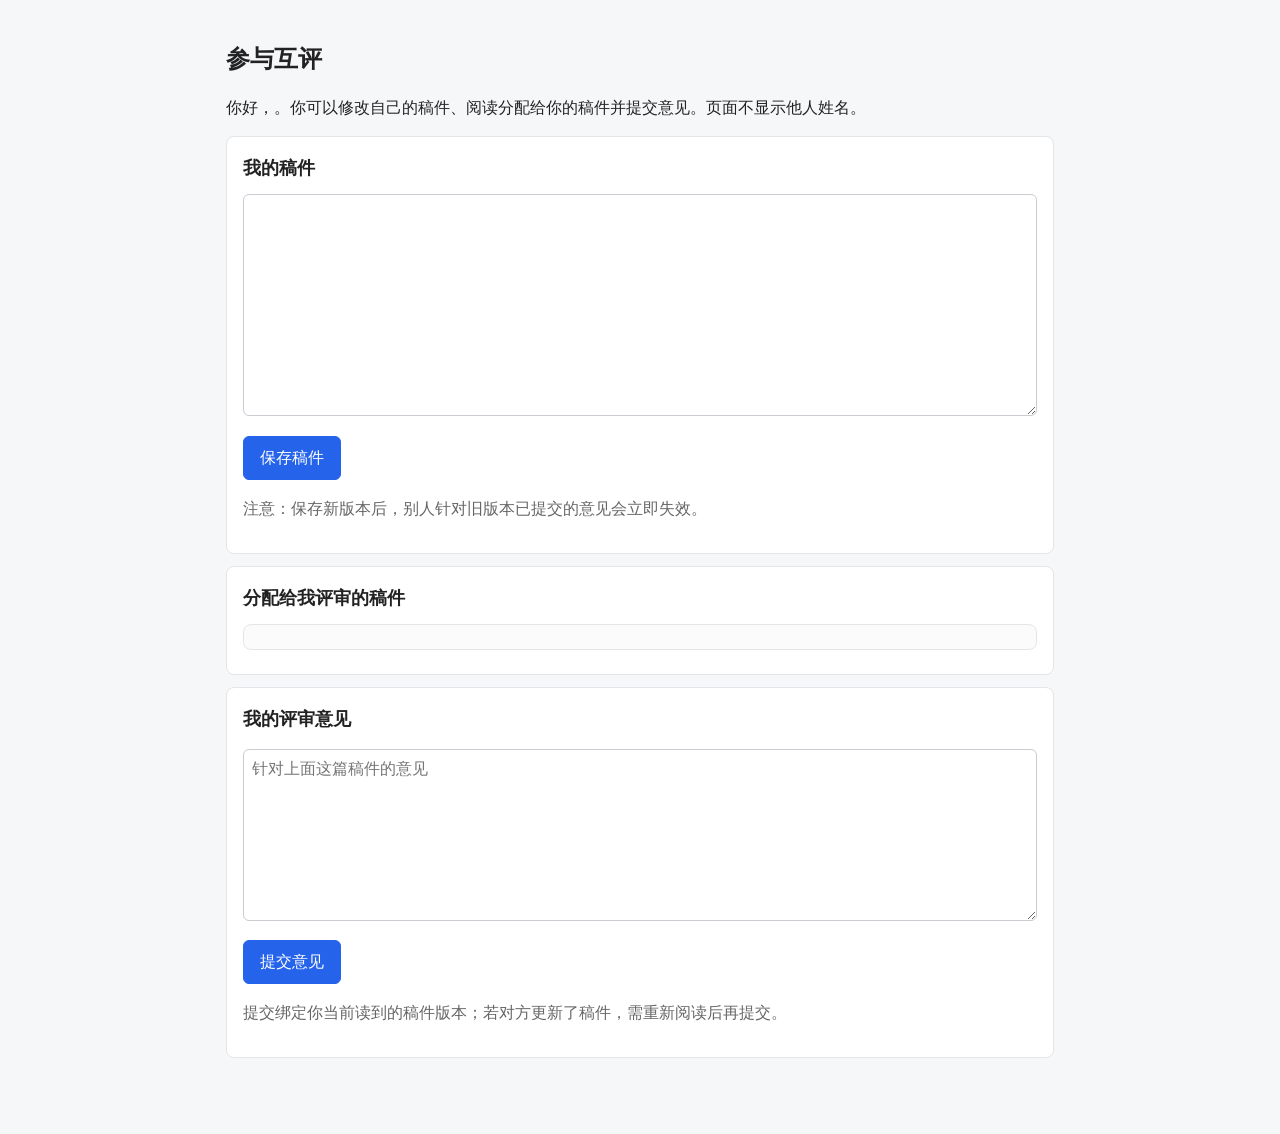
==== static/participant.html @ 8af92351 "GSB 7ac0e6ba-d221-5202-acb3-57ba7669e2f5 initial: platform archive" ====
<!doctype html>
<html lang="zh-CN">
<head>
<meta charset="utf-8">
<meta name="viewport" content="width=device-width, initial-scale=1">
<title>稿件匿名互评 · 参与</title>
<link rel="stylesheet" href="/static/style.css">
</head>
<body>
<main>
  <h1>参与互评</h1>
  <p id="fatal" class="error" hidden></p>

  <div id="content">
    <p>你好，<strong id="my-name"></strong>。你可以修改自己的稿件、阅读分配给你的稿件并提交意见。页面不显示他人姓名。</p>
    <p id="published-banner" class="banner" hidden>已公布：稿件与意见均已锁定，你收到的匿名意见见页面底部。</p>

    <section class="card">
      <h2>我的稿件 <span id="my-version" class="muted"></span></h2>
      <textarea id="my-manuscript" rows="8"></textarea>
      <div class="row-actions">
        <button id="save-manuscript" class="primary">保存稿件</button>
      </div>
      <p class="muted">注意：保存新版本后，别人针对旧版本已提交的意见会立即失效。</p>
      <p id="ms-msg"></p>
    </section>

    <section class="card">
      <h2>分配给我评审的稿件 <span id="assignment-version" class="muted"></span></h2>
      <pre id="assignment" class="manuscript-view"></pre>
      <p id="assignment-notice" class="pending" hidden>稿件已更新为最新版本，请重新阅读后再提交意见。</p>
    </section>

    <section class="card">
      <h2>我的评审意见</h2>
      <p id="review-status" class="muted"></p>
      <textarea id="my-review" rows="6" placeholder="针对上面这篇稿件的意见"></textarea>
      <div class="row-actions">
        <button id="submit-review" class="primary">提交意见</button>
      </div>
      <p class="muted">提交绑定你当前读到的稿件版本；若对方更新了稿件，需重新阅读后再提交。</p>
      <p id="review-msg"></p>

      <div id="answer-box" class="clarify" hidden>
        <h3>作者对这条意见的澄清问题</h3>
        <div id="answer-question" class="clarify-item"></div>
        <div id="answer-form">
          <textarea id="answer-input" rows="4" placeholder="对该问题的答复（仅可答复一次，提交后不可修改）"></textarea>
          <div class="row-actions">
            <button id="submit-answer" class="primary">提交答复</button>
          </div>
          <p id="answer-msg"></p>
        </div>
        <div id="answer-done" class="clarify-item" hidden>
          <strong>我的答复：</strong><span id="answer-text"></span>
        </div>
      </div>
    </section>

    <section id="received-section" class="card" hidden>
      <h2>我收到的匿名意见</h2>
      <pre id="received" class="manuscript-view"></pre>

      <div id="question-box" class="clarify">
        <h3>对该意见提出澄清问题</h3>
        <p class="muted">公布后可就收到的匿名意见提一次澄清问题，对应评审者将答复一次；每条意见仅一问一答，提交后均不可修改。页面不会显示对方姓名或链接。</p>
        <div id="question-form">
          <textarea id="question-input" rows="4" placeholder="针对这条意见的澄清问题（仅可提问一次，提交后不可修改）"></textarea>
          <div class="row-actions">
            <button id="submit-question" class="primary">提交问题</button>
          </div>
          <p id="question-msg"></p>
        </div>
        <div id="question-done" class="clarify-item" hidden>
          <strong>我的问题：</strong><span id="question-text"></span>
          <p id="answer-view" class="muted"></p>
        </div>
      </div>
    </section>
  </div>
</main>
<script src="/static/participant.js"></script>
</body>
</html>
---- static/style.css ----
* { box-sizing: border-box; }
body {
  font-family: system-ui, -apple-system, "PingFang SC", "Microsoft YaHei", sans-serif;
  margin: 0;
  background: #f6f7f9;
  color: #222;
  line-height: 1.6;
}
main { max-width: 860px; margin: 0 auto; padding: 24px 16px 64px; }
h1 { font-size: 1.5rem; }
h2 { font-size: 1.15rem; margin: 0 0 0.6em; }
h3 { font-size: 1rem; }
.card {
  background: #fff;
  border: 1px solid #e3e5e8;
  border-radius: 8px;
  padding: 16px;
  margin: 12px 0;
}
label { display: block; margin: 10px 0 4px; font-weight: 600; }
input:not([type]), input[type="text"], textarea {
  width: 100%;
  padding: 8px;
  border: 1px solid #c9ccd1;
  border-radius: 6px;
  font: inherit;
}
textarea { resize: vertical; font-family: ui-monospace, SFMono-Regular, Menlo, monospace; }
button {
  padding: 8px 16px;
  border: 1px solid #c9ccd1;
  background: #fff;
  border-radius: 6px;
  cursor: pointer;
  font: inherit;
}
button.primary { background: #2563eb; border-color: #2563eb; color: #fff; }
button:disabled { opacity: 0.5; cursor: not-allowed; }
button.link { border: none; background: none; color: #2563eb; padding: 4px; }
table { border-collapse: collapse; width: 100%; background: #fff; }
td, th { border: 1px solid #e3e5e8; padding: 8px 10px; text-align: left; word-break: break-all; }
.error { color: #b91c1c; }
.ok { color: #15803d; }
.pending { color: #b45309; }
.muted { color: #666; font-weight: 400; }
pre.manuscript-view {
  white-space: pre-wrap;
  word-break: break-word;
  background: #fbfbfb;
  border: 1px solid #e3e5e8;
  border-radius: 8px;
  padding: 12px;
  max-height: 420px;
  overflow: auto;
  margin: 8px 0;
}
.banner {
  background: #ecfdf5;
  border: 1px solid #a7f3d0;
  padding: 10px 14px;
  border-radius: 8px;
}
.person-head { display: flex; justify-content: space-between; align-items: center; }
.row-actions { display: flex; gap: 12px; margin: 12px 0 4px; }
.clarify {
  border-top: 1px dashed #c9ccd1;
  margin-top: 14px;
  padding-top: 10px;
}
.clarify h3 { margin: 6px 0; }
.clarify-item {
  background: #f6f7f9;
  border: 1px solid #e3e5e8;
  border-radius: 6px;
  padding: 8px 10px;
  margin: 8px 0;
  white-space: pre-wrap;
  word-break: break-word;
}
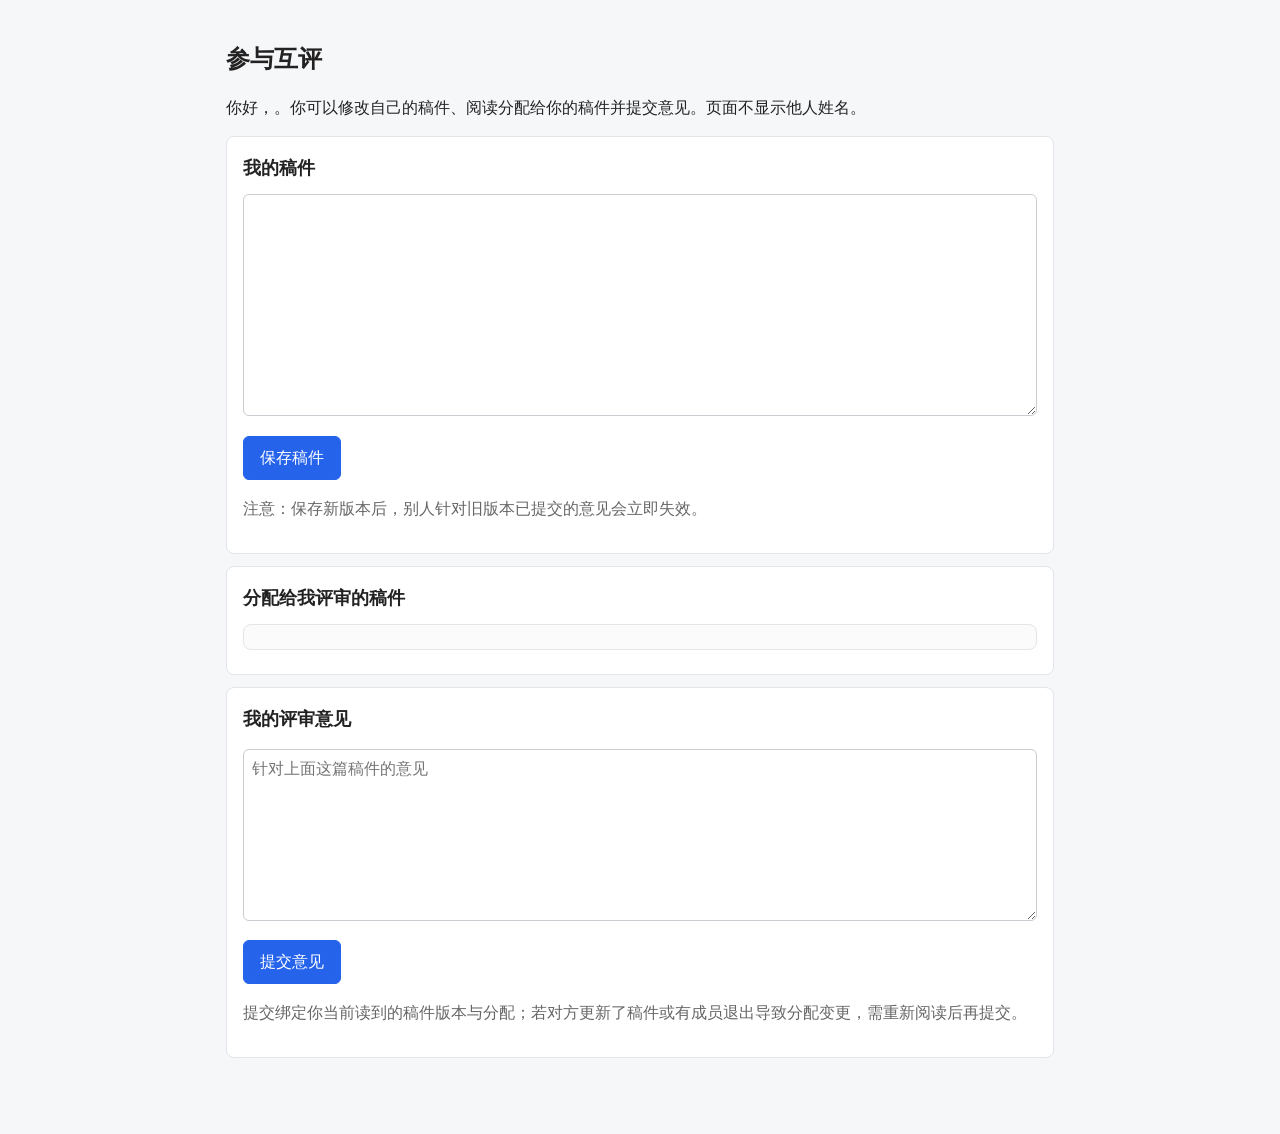
==== commit db72eea0: "GSB 7ac0e6ba-d221-5202-acb3-57ba7669e2f5 A: platform archive" ====
--- a/static/participant.html
+++ b/static/participant.html
@@ -29,6 +29,12 @@
       <h2>分配给我评审的稿件 <span id="assignment-version" class="muted"></span></h2>
       <pre id="assignment" class="manuscript-view"></pre>
       <p id="assignment-notice" class="pending" hidden>稿件已更新为最新版本，请重新阅读后再提交意见。</p>
+      <div id="reassign-notice" class="pending" hidden>
+        <p>评审分配已变更（有成员退出）：请重新阅读上方新分配的稿件。你未提交的意见文本已保留，确认重新阅读前提交已禁用。</p>
+        <div class="row-actions">
+          <button id="confirm-reassign" type="button">我已重新阅读新分配的稿件</button>
+        </div>
+      </div>
     </section>
 
     <section class="card">
@@ -38,7 +44,7 @@
       <div class="row-actions">
         <button id="submit-review" class="primary">提交意见</button>
       </div>
-      <p class="muted">提交绑定你当前读到的稿件版本；若对方更新了稿件，需重新阅读后再提交。</p>
+      <p class="muted">提交绑定你当前读到的稿件版本与分配；若对方更新了稿件或有成员退出导致分配变更，需重新阅读后再提交。</p>
       <p id="review-msg"></p>
 
       <div id="answer-box" class="clarify" hidden>
--- a/static/style.css
+++ b/static/style.css
@@ -37,6 +37,7 @@
 button.primary { background: #2563eb; border-color: #2563eb; color: #fff; }
 button:disabled { opacity: 0.5; cursor: not-allowed; }
 button.link { border: none; background: none; color: #2563eb; padding: 4px; }
+button.link.danger { color: #b91c1c; }
 table { border-collapse: collapse; width: 100%; background: #fff; }
 td, th { border: 1px solid #e3e5e8; padding: 8px 10px; text-align: left; word-break: break-all; }
 .error { color: #b91c1c; }
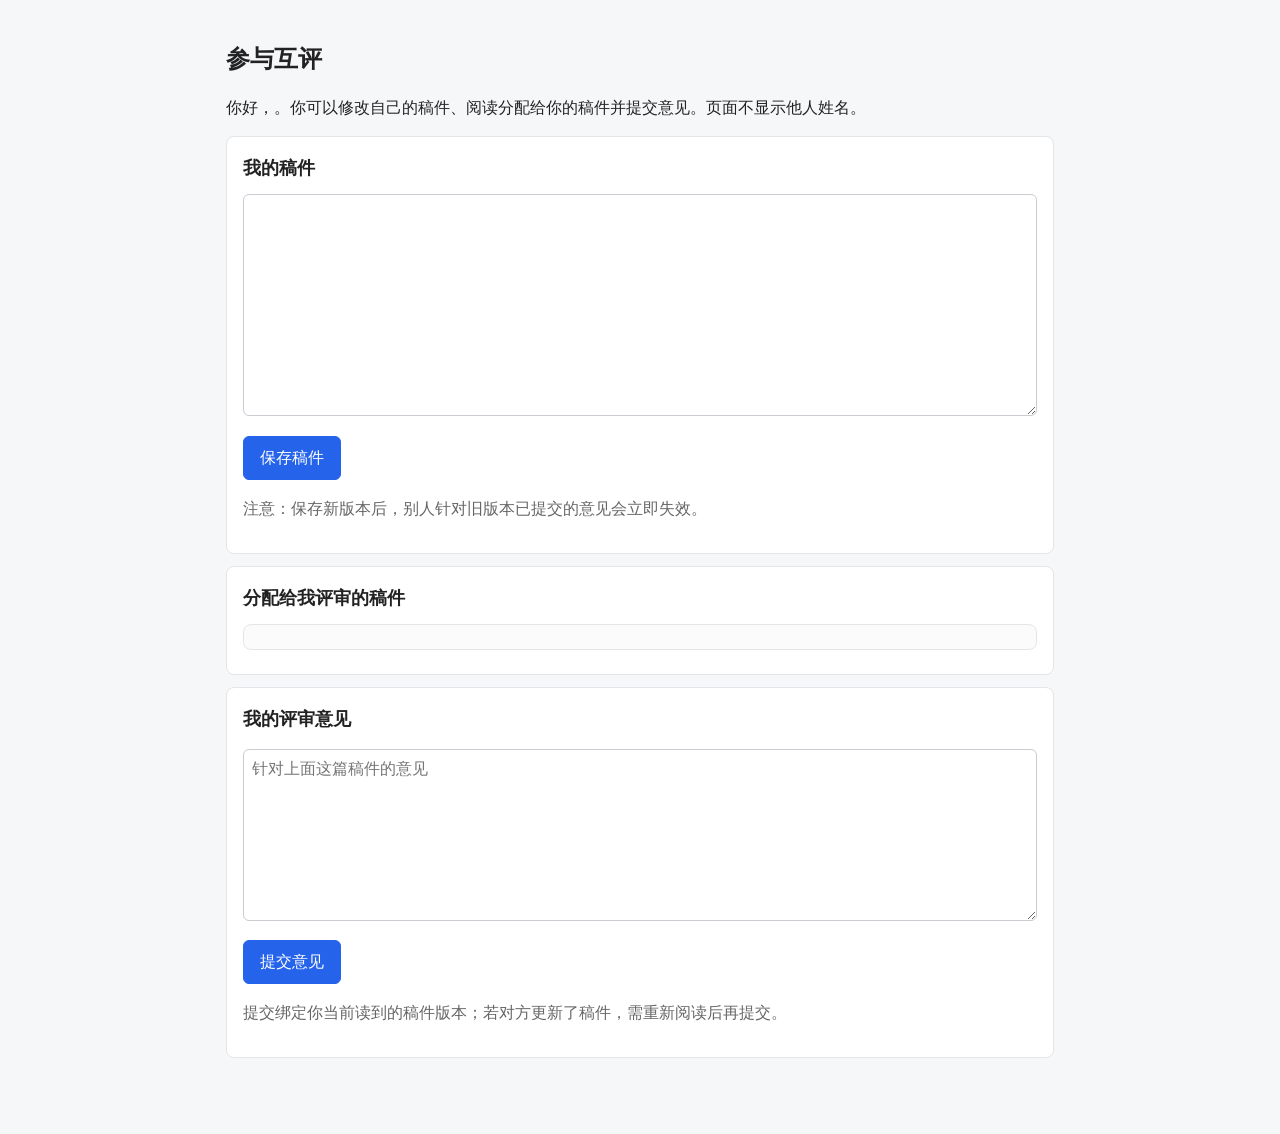
==== commit d11a52e8: "GSB 7ac0e6ba-d221-5202-acb3-57ba7669e2f5 B: platform archive" ====
--- a/static/participant.html
+++ b/static/participant.html
@@ -29,10 +29,10 @@
       <h2>分配给我评审的稿件 <span id="assignment-version" class="muted"></span></h2>
       <pre id="assignment" class="manuscript-view"></pre>
       <p id="assignment-notice" class="pending" hidden>稿件已更新为最新版本，请重新阅读后再提交意见。</p>
-      <div id="reassign-notice" class="pending" hidden>
-        <p>评审分配已变更（有成员退出）：请重新阅读上方新分配的稿件。你未提交的意见文本已保留，确认重新阅读前提交已禁用。</p>
+      <div id="assignment-changed" class="clarify" hidden>
+        <p class="pending">原分配成员已退出互评，系统已按原录入顺序把下一位成员的稿件改分配给你。请重新阅读下面这篇稿件，确认后才能提交意见；你已输入的意见文本会保留。</p>
         <div class="row-actions">
-          <button id="confirm-reassign" type="button">我已重新阅读新分配的稿件</button>
+          <button id="confirm-reread" class="primary" type="button">我已重新阅读，确认评审此稿</button>
         </div>
       </div>
     </section>
@@ -44,7 +44,7 @@
       <div class="row-actions">
         <button id="submit-review" class="primary">提交意见</button>
       </div>
-      <p class="muted">提交绑定你当前读到的稿件版本与分配；若对方更新了稿件或有成员退出导致分配变更，需重新阅读后再提交。</p>
+      <p class="muted">提交绑定你当前读到的稿件版本；若对方更新了稿件，需重新阅读后再提交。</p>
       <p id="review-msg"></p>
 
       <div id="answer-box" class="clarify" hidden>
--- a/static/style.css
+++ b/static/style.css
@@ -37,7 +37,7 @@
 button.primary { background: #2563eb; border-color: #2563eb; color: #fff; }
 button:disabled { opacity: 0.5; cursor: not-allowed; }
 button.link { border: none; background: none; color: #2563eb; padding: 4px; }
-button.link.danger { color: #b91c1c; }
+button.link-danger { border: none; background: none; color: #b91c1c; padding: 4px; margin-left: 10px; }
 table { border-collapse: collapse; width: 100%; background: #fff; }
 td, th { border: 1px solid #e3e5e8; padding: 8px 10px; text-align: left; word-break: break-all; }
 .error { color: #b91c1c; }
